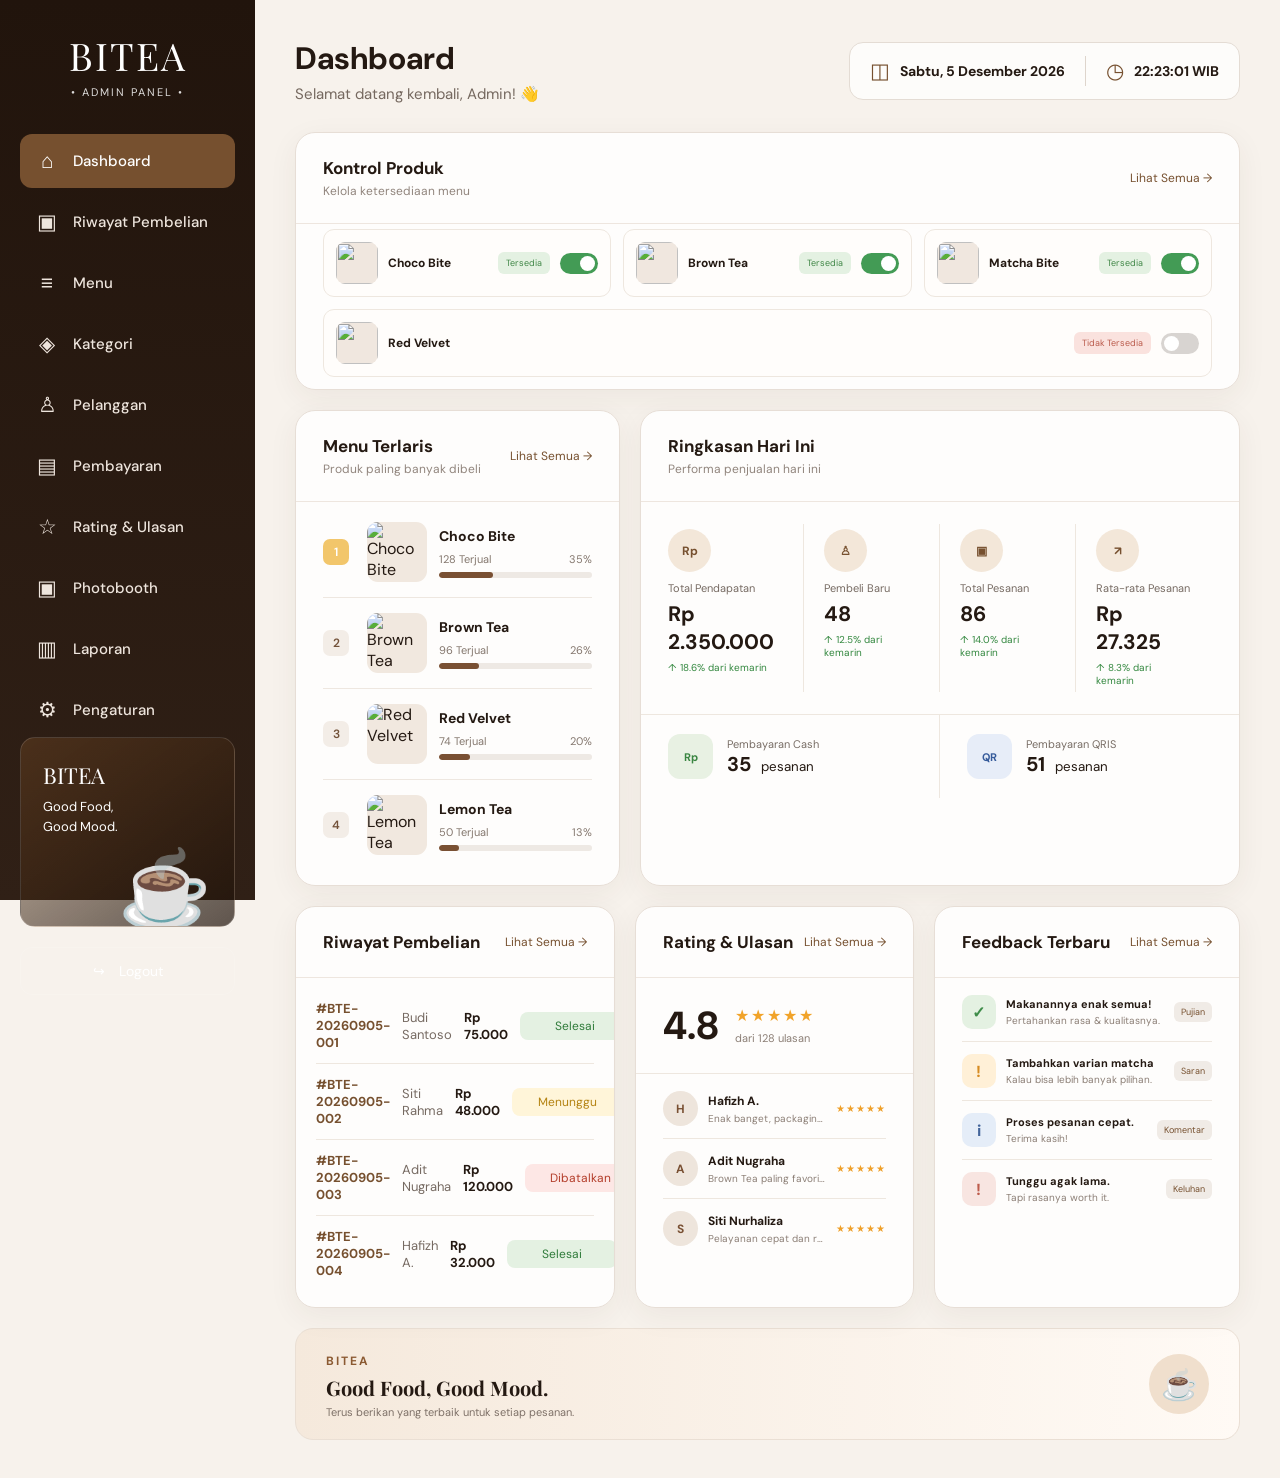
==== website/admin/index.html @ f7f6541c "Restructure BITEA project folders" ====
<!DOCTYPE html>
<html lang="id">

<head>

    <meta charset="UTF-8">

    <meta
        name="viewport"
        content="width=device-width, initial-scale=1.0"
    >

    <title>
        BITEA - Admin Dashboard
    </title>

    <!-- Font -->
    <link
        rel="preconnect"
        href="https://fonts.googleapis.com"
    >

    <link
        rel="preconnect"
        href="https://fonts.gstatic.com"
        crossorigin
    >

    <link
        href="https://fonts.googleapis.com/css2?family=DM+Sans:wght@400;500;600;700&family=Playfair+Display:wght@600;700&display=swap"
        rel="stylesheet"
    >

    <!-- CSS -->
    <link
        rel="stylesheet"
        href="style.css"
    >

</head>


<body>


<!-- =========================
     SIDEBAR
========================= -->

<aside class="sidebar">

    <!-- Logo -->
    <div class="sidebar-logo">

        <div class="logo-mark">
            BITEA
        </div>

        <span>
            • ADMIN PANEL •
        </span>

    </div>


    <!-- Navigasi -->
    <nav class="sidebar-nav">

        <a
            href="#"
            class="nav-item active"
        >
            <span class="nav-icon">
                ⌂
            </span>

            <span>
                Dashboard
            </span>
        </a>


        <a
            href="#"
            class="nav-item"
        >
            <span class="nav-icon">
                ▣
            </span>

            <span>
                Riwayat Pembelian
            </span>
        </a>


        <a
            href="#"
            class="nav-item"
        >
            <span class="nav-icon">
                ≡
            </span>

            <span>
                Menu
            </span>
        </a>


        <a
            href="#"
            class="nav-item"
        >
            <span class="nav-icon">
                ◈
            </span>

            <span>
                Kategori
            </span>
        </a>


        <a
            href="#"
            class="nav-item"
        >
            <span class="nav-icon">
                ♙
            </span>

            <span>
                Pelanggan
            </span>
        </a>


        <a
            href="#"
            class="nav-item"
        >
            <span class="nav-icon">
                ▤
            </span>

            <span>
                Pembayaran
            </span>
        </a>


        <a
            href="#"
            class="nav-item"
        >
            <span class="nav-icon">
                ☆
            </span>

            <span>
                Rating & Ulasan
            </span>
        </a>


        <a
            href="#"
            class="nav-item"
        >
            <span class="nav-icon">
                ▣
            </span>

            <span>
                Photobooth
            </span>
        </a>


        <a
            href="#"
            class="nav-item"
        >
            <span class="nav-icon">
                ▥
            </span>

            <span>
                Laporan
            </span>
        </a>


        <a
            href="#"
            class="nav-item"
        >
            <span class="nav-icon">
                ⚙
            </span>

            <span>
                Pengaturan
            </span>
        </a>

    </nav>


    <!-- Dekorasi sidebar -->
    <div class="sidebar-decoration">

        <div class="decoration-brand">
            BITEA
        </div>

        <p>
            Good Food,
            <br>
            Good Mood.
        </p>

        <div class="decoration-cup">
            ☕
        </div>

    </div>


    <!-- Logout -->
    <button class="logout-button">

        <span>
            ↪
        </span>

        Logout

    </button>

</aside>



<!-- =========================
     MAIN CONTENT
========================= -->

<main class="main-content">


    <!-- =========================
         HEADER
    ========================= -->

    <header class="dashboard-header">

        <div>

            <h1>
                Dashboard
            </h1>

            <p>
                Selamat datang kembali, Admin! 👋
            </p>

        </div>


        <!-- Informasi waktu -->
        <div class="header-info">

            <div class="header-info-item">

                <span>
                    ◫
                </span>

                <div>

                    <strong id="currentDate">
                        Kamis, 22 Mei 2025
                    </strong>

                </div>

            </div>


            <div class="header-divider"></div>


            <div class="header-info-item">

                <span>
                    ◷
                </span>

                <strong id="currentTime">
                    10:24:36 WIB
                </strong>

            </div>

        </div>

    </header>



    <!-- =========================
         TOP CONTENT
    ========================= -->

    <section class="top-grid">


        <!-- =========================
             KONTROL PRODUK
        ========================= -->

        <div class="card product-control-card">

            <div class="card-header">

                <div>

                    <h2>
                        Kontrol Produk
                    </h2>

                    <p>
                        Kelola ketersediaan menu
                    </p>

                </div>

                <button class="text-button">
                    Lihat Semua →
                </button>

            </div>


            <div class="control-list">


                <div class="control-item">

                    <div class="control-product">

                        <div class="mini-product">
                            <img
                                src="assets/products/choco-bite.png"
                                alt=""
                            >
                        </div>

                        <strong>
                            Choco Bite
                        </strong>

                    </div>

                    <span class="available">
                        Tersedia
                    </span>

                    <label class="switch">

                        <input
                            type="checkbox"
                            checked
                        >

                        <span class="slider"></span>

                    </label>

                </div>


                <div class="control-item">

                    <div class="control-product">

                        <div class="mini-product">
                            <img
                                src="assets/products/brown-tea.png"
                                alt=""
                            >
                        </div>

                        <strong>
                            Brown Tea
                        </strong>

                    </div>

                    <span class="available">
                        Tersedia
                    </span>

                    <label class="switch">

                        <input
                            type="checkbox"
                            checked
                        >

                        <span class="slider"></span>

                    </label>

                </div>


                <div class="control-item">

                    <div class="control-product">

                        <div class="mini-product">
                            <img
                                src="assets/products/matcha-bite.png"
                                alt=""
                            >
                        </div>

                        <strong>
                            Matcha Bite
                        </strong>

                    </div>

                    <span class="available">
                        Tersedia
                    </span>

                    <label class="switch">

                        <input
                            type="checkbox"
                            checked
                        >

                        <span class="slider"></span>

                    </label>

                </div>


                <div class="control-item">

                    <div class="control-product">

                        <div class="mini-product">
                            <img
                                src="assets/products/red-velvet.png"
                                alt=""
                            >
                        </div>

                        <strong>
                            Red Velvet
                        </strong>

                    </div>

                    <span class="unavailable">
                        Tidak Tersedia
                    </span>

                    <label class="switch">

                        <input
                            type="checkbox">

                        <span class="slider"></span>

                    </label>

                </div>


            </div>

        </div>


        <!-- =========================
             MENU TERLARIS
        ========================= -->

        <div class="card best-menu-card">

            <div class="card-header">

                <div>

                    <h2>
                        Menu Terlaris
                    </h2>

                    <p>
                        Produk paling banyak dibeli
                    </p>

                </div>


                <button class="text-button">
                    Lihat Semua →
                </button>

            </div>


            <div class="best-menu-list">


                <!-- Produk 1 -->
                <div class="best-menu-item">

                    <div class="rank rank-one">
                        1
                    </div>

                    <div class="product-image">
                        <img
                            src="assets/products/choco-bite.png"
                            alt="Choco Bite"
                        >
                    </div>

                    <div class="product-info">

                        <strong>
                            Choco Bite
                        </strong>

                        <div class="product-meta">

                            <span>
                                128 Terjual
                            </span>

                            <span>
                                35%
                            </span>

                        </div>

                        <div class="progress">

                            <div
                                class="progress-fill"
                                style="width: 35%;"
                            ></div>

                        </div>

                    </div>

                </div>


                <!-- Produk 2 -->
                <div class="best-menu-item">

                    <div class="rank">
                        2
                    </div>

                    <div class="product-image">
                        <img
                            src="assets/products/brown-tea.png"
                            alt="Brown Tea"
                        >
                    </div>

                    <div class="product-info">

                        <strong>
                            Brown Tea
                        </strong>

                        <div class="product-meta">

                            <span>
                                96 Terjual
                            </span>

                            <span>
                                26%
                            </span>

                        </div>

                        <div class="progress">

                            <div
                                class="progress-fill"
                                style="width: 26%;"
                            ></div>

                        </div>

                    </div>

                </div>


                <!-- Produk 3 -->
                <div class="best-menu-item">

                    <div class="rank">
                        3
                    </div>

                    <div class="product-image">
                        <img
                            src="assets/products/red-velvet.png"
                            alt="Red Velvet"
                        >
                    </div>

                    <div class="product-info">

                        <strong>
                            Red Velvet
                        </strong>

                        <div class="product-meta">

                            <span>
                                74 Terjual
                            </span>

                            <span>
                                20%
                            </span>

                        </div>

                        <div class="progress">

                            <div
                                class="progress-fill"
                                style="width: 20%;"
                            ></div>

                        </div>

                    </div>

                </div>


                <!-- Produk 4 -->
                <div class="best-menu-item">

                    <div class="rank">
                        4
                    </div>

                    <div class="product-image">
                        <img
                            src="assets/products/brown-tea.png"
                            alt="Lemon Tea"
                        >
                    </div>

                    <div class="product-info">

                        <strong>
                            Lemon Tea
                        </strong>

                        <div class="product-meta">

                            <span>
                                50 Terjual
                            </span>

                            <span>
                                13%
                            </span>

                        </div>

                        <div class="progress">

                            <div
                                class="progress-fill"
                                style="width: 13%;"
                            ></div>

                        </div>

                    </div>

                </div>


            </div>

        </div>



        <!-- =========================
             RINGKASAN HARI INI
        ========================= -->

        <div class="card summary-card">

            <div class="card-header">

                <div>

                    <h2>
                        Ringkasan Hari Ini
                    </h2>

                    <p>
                        Performa penjualan hari ini
                    </p>

                </div>

            </div>


            <!-- KPI -->
            <div class="summary-kpis">


                <div class="summary-kpi">

                    <div class="kpi-icon">
                        Rp
                    </div>

                    <span>
                        Total Pendapatan
                    </span>

                    <strong>
                        Rp 2.350.000
                    </strong>

                    <small>
                        ↑ 18.6% dari kemarin
                    </small>

                </div>


                <div class="summary-kpi">

                    <div class="kpi-icon">
                        ♙
                    </div>

                    <span>
                        Pembeli Baru
                    </span>

                    <strong>
                        48
                    </strong>

                    <small>
                        ↑ 12.5% dari kemarin
                    </small>

                </div>


                <div class="summary-kpi">

                    <div class="kpi-icon">
                        ▣
                    </div>

                    <span>
                        Total Pesanan
                    </span>

                    <strong>
                        86
                    </strong>

                    <small>
                        ↑ 14.0% dari kemarin
                    </small>

                </div>


                <div class="summary-kpi">

                    <div class="kpi-icon">
                        ↗
                    </div>

                    <span>
                        Rata-rata Pesanan
                    </span>

                    <strong>
                        Rp 27.325
                    </strong>

                    <small>
                        ↑ 8.3% dari kemarin
                    </small>

                </div>


            </div>


            <!-- Pembayaran -->
            <div class="payment-summary">

                <div class="payment-item">

                    <div class="payment-icon cash">
                        Rp
                    </div>

                    <div>

                        <span>
                            Pembayaran Cash
                        </span>

                        <strong>
                            35
                        </strong>

                        <small>
                            pesanan
                        </small>

                    </div>

                </div>


                <div class="payment-item">

                    <div class="payment-icon qris">
                        QR
                    </div>

                    <div>

                        <span>
                            Pembayaran QRIS
                        </span>

                        <strong>
                            51
                        </strong>

                        <small>
                            pesanan
                        </small>

                    </div>

                </div>

            </div>

        </div>

    </section>



    <!-- =========================
         SECOND CONTENT
    ========================= -->

    <section class="bottom-grid">

        <!-- =========================
             RIWAYAT PEMBELIAN
        ========================= -->

        <div class="card history-card">

            <div class="card-header">

                <h2>
                    Riwayat Pembelian
                </h2>

                <button class="text-button">
                    Lihat Semua →
                </button>

            </div>

            <div class="history-list">

                <div class="history-item">
                    <div class="order-id">#BTE-20260905-001</div>
                    <div class="customer">Budi Santoso</div>
                    <div class="total">Rp 75.000</div>
                    <div class="status delivered">Selesai</div>
                    <div class="date">2026-09-05 14:45</div>
                </div>

                <div class="history-item">
                    <div class="order-id">#BTE-20260905-002</div>
                    <div class="customer">Siti Rahma</div>
                    <div class="total">Rp 48.000</div>
                    <div class="status pending">Menunggu</div>
                    <div class="date">2026-09-05 14:30</div>
                </div>

                <div class="history-item">
                    <div class="order-id">#BTE-20260905-003</div>
                    <div class="customer">Adit Nugraha</div>
                    <div class="total">Rp 120.000</div>
                    <div class="status cancelled">Dibatalkan</div>
                    <div class="date">2026-09-05 13:55</div>
                </div>

                <div class="history-item">
                    <div class="order-id">#BTE-20260905-004</div>
                    <div class="customer">Hafizh A.</div>
                    <div class="total">Rp 32.000</div>
                    <div class="status delivered">Selesai</div>
                    <div class="date">2026-09-05 13:10</div>
                </div>

            </div>

        </div>


        <!-- =========================
             RATING
        ========================= -->

        <div class="card rating-card">

            <div class="card-header">

                <h2>
                    Rating & Ulasan
                </h2>

                <button class="text-button">
                    Lihat Semua →
                </button>

            </div>


            <div class="rating-overview">

                <div class="rating-score">
                    4.8
                </div>

                <div>

                    <div class="stars">
                        ★★★★★
                    </div>

                    <span>
                        dari 128 ulasan
                    </span>

                </div>

            </div>


            <div class="review-list">

                <div class="review-item">

                    <div class="avatar">
                        H
                    </div>

                    <div class="review-content">

                        <strong>
                            Hafizh A.
                        </strong>

                        <p>
                            Enak banget, packaging juga lucu!
                        </p>

                    </div>

                    <div class="review-stars">
                        ★★★★★
                    </div>

                </div>


                <div class="review-item">

                    <div class="avatar">
                        A
                    </div>

                    <div class="review-content">

                        <strong>
                            Adit Nugraha
                        </strong>

                        <p>
                            Brown Tea paling favorit!
                        </p>

                    </div>

                    <div class="review-stars">
                        ★★★★★
                    </div>

                </div>


                <div class="review-item">

                    <div class="avatar">
                        S
                    </div>

                    <div class="review-content">

                        <strong>
                            Siti Nurhaliza
                        </strong>

                        <p>
                            Pelayanan cepat dan ramah.
                        </p>

                    </div>

                    <div class="review-stars">
                        ★★★★★
                    </div>

                </div>

            </div>

        </div>



        <!-- =========================
             FEEDBACK
        ========================= -->

        <div class="card feedback-card">

            <div class="card-header">

                <h2>
                    Feedback Terbaru
                </h2>

                <button class="text-button">
                    Lihat Semua →
                </button>

            </div>


            <div class="feedback-list">


                <div class="feedback-item">

                    <div class="feedback-icon positive">
                        ✓
                    </div>

                    <div class="feedback-content">

                        <strong>
                            Makanannya enak semua!
                        </strong>

                        <p>
                            Pertahankan rasa & kualitasnya.
                        </p>

                    </div>

                    <span class="feedback-label">
                        Pujian
                    </span>

                </div>


                <div class="feedback-item">

                    <div class="feedback-icon suggestion">
                        !
                    </div>

                    <div class="feedback-content">

                        <strong>
                            Tambahkan varian matcha
                        </strong>

                        <p>
                            Kalau bisa lebih banyak pilihan.
                        </p>

                    </div>

                    <span class="feedback-label">
                        Saran
                    </span>

                </div>


                <div class="feedback-item">

                    <div class="feedback-icon comment">
                        i
                    </div>

                    <div class="feedback-content">

                        <strong>
                            Proses pesanan cepat.
                        </strong>

                        <p>
                            Terima kasih!
                        </p>

                    </div>

                    <span class="feedback-label">
                        Komentar
                    </span>

                </div>


                <div class="feedback-item">

                    <div class="feedback-icon complaint">
                        !
                    </div>

                    <div class="feedback-content">

                        <strong>
                            Tunggu agak lama.
                        </strong>

                        <p>
                            Tapi rasanya worth it.
                        </p>

                    </div>

                    <span class="feedback-label">
                        Keluhan
                    </span>

                </div>

            </div>

        </div>




    </section>



    <!-- =========================
         FOOTER BANNER
    ========================= -->

    <section class="motivation-banner">

        <div>

            <span>
                BITEA
            </span>

            <h3>
                Good Food, Good Mood.
            </h3>

            <p>
                Terus berikan yang terbaik untuk setiap pesanan.
            </p>

        </div>


        <div class="banner-icon">
            ☕
        </div>

    </section>


</main>


<!-- =========================
     JAVASCRIPT
========================= -->

<script src="script.js"></script>

</body>

</html>
---- website/admin/style.css ----
/* =========================
   RESET
========================= */

* {
    margin: 0;
    padding: 0;
    box-sizing: border-box;
}


body {
    font-family:
        "DM Sans",
        sans-serif;

    background:
        #f7f2ec;

    color:
        #241912;
}


/* =========================
   SIDEBAR
========================= */

.sidebar {
    position: fixed;
    top: 0;
    left: 0;

    width: 255px;
    height: 100vh;

    display: flex;
    flex-direction: column;

    padding: 30px 20px;

    background:
        linear-gradient(
            180deg,
            #21140c,
            #302016
        );

    color: #ffffff;

    z-index: 1000;
}


.sidebar-logo {
    text-align: center;

    margin-bottom: 35px;
}


.logo-mark {
    font-family:
        "Playfair Display",
        serif;

    font-size: 38px;
    letter-spacing: 2px;
}


.sidebar-logo span {
    display: block;

    margin-top: 4px;

    font-size: 11px;
    letter-spacing: 2px;

    opacity: 0.85;
}


/* =========================
   NAVIGATION
========================= */

.sidebar-nav {
    display: flex;
    flex-direction: column;

    gap: 7px;
}


.nav-item {
    display: flex;
    align-items: center;

    gap: 15px;

    padding: 13px 16px;

    border-radius: 12px;

    color: #eee5dd;

    text-decoration: none;

    font-size: 15px;
    font-weight: 500;

    transition:
        0.2s ease;
}


.nav-item:hover {
    background:
        rgba(255, 255, 255, 0.08);
}


.nav-item.active {
    background:
        #76502f;

    color:
        #ffffff;
}


.nav-icon {
    width: 22px;

    text-align: center;

    font-size: 21px;
}


/* =========================
   SIDEBAR DECORATION
========================= */

.sidebar-decoration {
    margin-top: auto;

    min-height: 190px;

    padding: 22px;

    border:
        1px solid
        rgba(255, 255, 255, 0.15);

    border-radius: 15px;

    background:
        linear-gradient(
            145deg,
            rgba(130, 82, 40, 0.35),
            rgba(30, 18, 10, 0.7)
        );

    overflow: hidden;
}


.decoration-brand {
    font-family:
        "Playfair Display",
        serif;

    font-size: 22px;
}


.sidebar-decoration p {
    margin-top: 7px;

    font-size: 13px;

    line-height: 1.5;
}


.decoration-cup {
    margin-top: 5px;

    text-align: right;

    font-size: 75px;
}


/* =========================
   LOGOUT
========================= */

.logout-button {
    width: 100%;

    margin-top: 20px;

    padding: 14px;

    border:
        1px solid
        rgba(255, 255, 255, 0.15);

    border-radius: 12px;

    background:
        transparent;

    color: #ffffff;

    font-family: inherit;

    font-size: 14px;

    cursor: pointer;

    transition: 0.2s;
}


.logout-button:hover {
    background:
        rgba(255, 255, 255, 0.08);
}


.logout-button span {
    margin-right: 10px;
}


/* =========================
   MAIN
========================= */

.main-content {
    margin-left: 255px;

    min-height: 100vh;

    padding:
        38px 40px;
}


/* =========================
   HEADER
========================= */

.dashboard-header {
    display: flex;

    align-items: center;
    justify-content: space-between;

    margin-bottom: 28px;
}


.dashboard-header h1 {
    font-size: 31px;

    font-weight: 700;
}


.dashboard-header p {
    margin-top: 5px;

    color: #75685f;

    font-size: 15px;
}


.header-info {
    display: flex;
    align-items: center;

    gap: 20px;

    padding:
        13px 20px;

    border:
        1px solid
        #e4dcd4;

    border-radius: 14px;

    background:
        rgba(255, 255, 255, 0.75);
}


.header-info-item {
    display: flex;
    align-items: center;

    gap: 10px;

    font-size: 14px;
}


.header-info-item span {
    font-size: 21px;

    color:
        #76502f;
}


.header-divider {
    width: 1px;
    height: 30px;

    background:
        #ded5cc;
}


/* =========================
   CARD
========================= */

.card {
    border:
        1px solid
        #e7ded6;

    border-radius: 20px;

    background:
        rgba(255, 255, 255, 0.86);

    box-shadow:
        0 8px 30px
        rgba(71, 47, 30, 0.06);

    overflow: hidden;
}


.card-header {
    display: flex;

    align-items: center;
    justify-content: space-between;

    padding:
        24px 27px;

    border-bottom:
        1px solid
        #eee6df;
}


.card-header h2 {
    font-size: 17px;

    font-weight: 700;

    text-transform: none;
}


.card-header p {
    margin-top: 4px;

    color:
        #91857d;

    font-size: 12px;
}


.text-button {
    border: none;

    background: transparent;

    color:
        #76502f;

    font-family: inherit;

    font-size: 12px;

    cursor: pointer;
}


/* =========================
   TOP GRID
========================= */

.top-grid {
    display: grid;

    grid-template-columns:
        0.95fr
        1.75fr;

    gap: 20px;

    margin-bottom: 20px;
}


.product-control-card {
    grid-column: 1 / -1;
    grid-row: 1;
}


.best-menu-card {
    grid-column: 1;
    grid-row: 2;
}


.summary-card {
    grid-column: 2;
    grid-row: 2;
}


/* =========================
   MENU TERLARIS
========================= */

.best-menu-list {
    padding:
        5px 27px 15px;
}


.best-menu-item {
    display: grid;

    grid-template-columns:
        32px
        60px
        1fr;

    align-items: center;

    gap: 12px;

    padding: 15px 0;

    border-bottom:
        1px solid
        #eee7e0;
}


.best-menu-item:last-child {
    border-bottom: none;
}


.rank {
    width: 26px;
    height: 26px;

    display: flex;
    align-items: center;
    justify-content: center;

    border-radius: 7px;

    background:
        #f3ede7;

    font-size: 12px;
    font-weight: 600;

    color:
        #725139;
}


.rank-one {
    background:
        #f2c66b;

    color:
        #ffffff;
}


.product-image {
    width: 60px;
    height: 60px;

    overflow: hidden;

    border-radius: 11px;

    background:
        #f1e8df;
}


.product-image img {
    width: 100%;
    height: 100%;

    object-fit: cover;
}


.product-info strong {
    display: block;

    font-size: 14px;
}


.product-meta {
    display: flex;

    justify-content: space-between;

    margin-top: 7px;

    color:
        #84776e;

    font-size: 11px;
}


.progress {
    width: 100%;
    height: 6px;

    margin-top: 6px;

    overflow: hidden;

    border-radius: 20px;

    background:
        #eee9e4;
}


.progress-fill {
    height: 100%;

    border-radius: 20px;

    background:
        #795033;
}


/* =========================
   RINGKASAN
========================= */

.summary-card {
    min-width: 0;
}


.summary-kpis {
    display: grid;

    grid-template-columns:
        repeat(4, 1fr);

    padding:
        22px 27px;
}


.summary-kpi {
    padding:
        5px 20px;

    border-right:
        1px solid
        #eee7df;
}


.summary-kpi:first-child {
    padding-left: 0;
}


.summary-kpi:last-child {
    border-right: none;
}


.kpi-icon {
    width: 43px;
    height: 43px;

    display: flex;
    align-items: center;
    justify-content: center;

    margin-bottom: 9px;

    border-radius: 50%;

    background:
        #f3e7d9;

    color:
        #76502f;

    font-size: 12px;
    font-weight: 700;
}


.summary-kpi span {
    display: block;

    color:
        #766a62;

    font-size: 11px;
}


.summary-kpi strong {
    display: block;

    margin-top: 5px;

    font-size: 21px;
}


.summary-kpi small {
    display: block;

    margin-top: 5px;

    color:
        #32873e;

    font-size: 10px;
}


/* =========================
   PAYMENT
========================= */

.payment-summary {
    display: grid;

    grid-template-columns:
        1fr 1fr;

    border-top:
        1px solid
        #eee7df;
}


.payment-item {
    display: flex;

    align-items: center;

    gap: 14px;

    padding:
        19px 27px;
}


.payment-item:first-child {
    border-right:
        1px solid
        #eee7df;
}


.payment-icon {
    width: 45px;
    height: 45px;

    display: flex;
    align-items: center;
    justify-content: center;

    border-radius: 12px;

    font-size: 11px;
    font-weight: 700;
}


.payment-icon.cash {
    background:
        #e8f1e3;

    color:
        #398541;
}


.payment-icon.qris {
    background:
        #e7edf8;

    color:
        #365b9b;
}


.payment-item span {
    display: block;

    color:
        #786d65;

    font-size: 11px;
}


.payment-item strong {
    margin-right: 5px;

    font-size: 20px;
}


/* =========================
   BOTTOM GRID
========================= */

.bottom-grid {
    display: grid;

    grid-template-columns:
        1.15fr
        1fr
        1.1fr;

    gap: 20px;
}


/* =========================
   RATING
========================= */

.rating-overview {
    display: flex;

    align-items: center;

    gap: 16px;

    padding:
        22px 27px;

    border-bottom:
        1px solid
        #eee7df;
}


.rating-score {
    font-size: 39px;

    font-weight: 700;
}


.stars {
    color:
        #f1a329;

    letter-spacing: 2px;

    font-size: 16px;
}


.rating-overview span {
    color:
        #8b7e75;

    font-size: 11px;
}


.review-list {
    padding:
        5px 27px 12px;
}


.review-item {
    display: flex;

    align-items: center;

    gap: 10px;

    padding: 12px 0;

    border-bottom:
        1px solid
        #eee7df;
}


.review-item:last-child {
    border-bottom: none;
}


.avatar {
    width: 35px;
    height: 35px;

    display: flex;
    align-items: center;
    justify-content: center;

    flex-shrink: 0;

    border-radius: 50%;

    background:
        #eee5dc;

    color:
        #795033;

    font-weight: 700;

    font-size: 12px;
}


.review-content {
    min-width: 0;

    flex: 1;
}


.review-content strong {
    display: block;

    font-size: 12px;
}


.review-content p {
    margin-top: 3px;

    overflow: hidden;

    color:
        #8b7e75;

    font-size: 10px;

    white-space: nowrap;

    text-overflow: ellipsis;
}


.review-stars {
    color:
        #efa02a;

    font-size: 10px;

    letter-spacing: 1px;
}


/* =========================
   FEEDBACK
========================= */


/* =========================
   RIWAYAT PEMBELIAN
========================= */

.history-card {
    min-height: 0;
}

.history-list {
    padding: 10px 20px 16px;
}

.history-item {
    display: grid;
    grid-template-columns: 1fr 1fr 1fr 110px 140px;
    align-items: center;
    gap: 12px;
    padding: 12px 0;
    border-bottom: 1px solid #eee7df;
    font-size: 13px;
}

.history-item:last-child {
    border-bottom: none;
}

.order-id {
    color: #76502f;
    font-weight: 700;
}

.customer {
    color: #766a62;
}

.total {
    font-weight: 700;
}

.status {
    padding: 6px 10px;
    border-radius: 8px;
    text-align: center;
    font-size: 12px;
}

.status.delivered {
    background: #e4f1e2;
    color: #2f7b3a;
}

.status.pending {
    background: #fff5d9;
    color: #b48312;
}

.status.cancelled {
    background: #fde7e5;
    color: #b33d2a;
}

.date {
    color: #8b7e75;
    font-size: 12px;
}

/* responsive: stack columns on smaller widths */
@media (max-width: 1150px) {
    .history-item {
        grid-template-columns: 1fr 1fr 1fr 100px 120px;
        font-size: 12px;
    }
}

@media (max-width: 800px) {
    .history-item {
        grid-template-columns: 1fr 1fr;
        grid-auto-rows: auto;
        gap: 8px;
        padding: 10px 0;
    }

    .history-item > .order-id,
    .history-item > .customer {
        grid-column: 1 / -1;
    }

    .history-item > .total,
    .history-item > .status,
    .history-item > .date {
        grid-column: auto;
    }
}

.feedback-list {
    padding:
        5px 27px 12px;
}


.feedback-item {
    display: flex;

    align-items: center;

    gap: 10px;

    padding: 12px 0;

    border-bottom:
        1px solid
        #eee7df;
}


.feedback-item:last-child {
    border-bottom: none;
}


.feedback-icon {
    width: 34px;
    height: 34px;

    display: flex;
    align-items: center;
    justify-content: center;

    flex-shrink: 0;

    border-radius: 10px;

    font-weight: 700;
}


.feedback-icon.positive {
    background:
        #e4f1e2;

    color:
        #3e8c49;
}


.feedback-icon.suggestion {
    background:
        #fff0d7;

    color:
        #d68b22;
}


.feedback-icon.comment {
    background:
        #e5edf8;

    color:
        #42649a;
}


.feedback-icon.complaint {
    background:
        #f8e5e1;

    color:
        #bd5c4c;
}


.feedback-content {
    flex: 1;

    min-width: 0;
}


.feedback-content strong {
    display: block;

    font-size: 11px;
}


.feedback-content p {
    margin-top: 3px;

    color:
        #8b7e75;

    font-size: 10px;
}


.feedback-label {
    padding:
        4px 7px;

    border-radius: 6px;

    background:
        #f0ebe6;

    color:
        #76502f;

    font-size: 9px;
}


/* =========================
   KONTROL PRODUK
========================= */

.control-list {
    display: flex;
    flex-wrap: wrap;
    gap: 12px;
    padding: 5px 27px 12px;
}


.control-item {
    flex: 1 1 calc(25% - 12px);
    display: flex;
    align-items: center;
    gap: 10px;
    padding: 12px 0;
    border: 1px solid #eee7df;
    border-radius: 11px;
    padding-left: 12px;
    padding-right: 12px;
    background: #fffdfb;
    box-sizing: border-box;
}


.control-item:last-child {
    border-bottom:
        1px solid
        #eee7df;
}


.control-product {
    display: flex;

    align-items: center;

    gap: 10px;

    flex: 1;

    min-width: 0;
}


.mini-product {
    width: 42px;
    height: 42px;

    overflow: hidden;

    border-radius: 9px;

    background:
        #f0e7df;
}


.mini-product img {
    width: 100%;
    height: 100%;

    object-fit: cover;
}


.control-product strong {
    font-size: 12px;
}


.available,
.unavailable {
    padding:
        5px 8px;

    border-radius: 6px;

    font-size: 9px;
}


.available {
    background:
        #e4f1e2;

    color:
        #408747;
}


.unavailable {
    background:
        #fae2de;

    color:
        #ba5b4c;
}


/* =========================
   SWITCH
========================= */

.switch {
    position: relative;

    width: 38px;
    height: 21px;

    flex-shrink: 0;
}


.switch input {
    opacity: 0;

    width: 0;
    height: 0;
}


.slider {
    position: absolute;

    inset: 0;

    border-radius: 30px;

    background:
        #d8d4d1;

    cursor: pointer;

    transition: 0.2s;
}


.slider::before {
    content: "";

    position: absolute;

    width: 15px;
    height: 15px;

    left: 3px;
    top: 3px;

    border-radius: 50%;

    background:
        #ffffff;

    transition: 0.2s;
}


.switch input:checked + .slider {
    background:
        #439b55;
}


.switch input:checked + .slider::before {
    transform:
        translateX(17px);
}


/* =========================
   MOTIVATION
========================= */

.motivation-banner {
    display: flex;

    align-items: center;
    justify-content: space-between;

    margin-top: 20px;

    padding:
        20px 30px;

    border:
        1px solid
        #eadfd4;

    border-radius: 18px;

    background:
        linear-gradient(
            90deg,
            #f5e9dc,
            #fffaf5
        );
}


.motivation-banner span {
    color:
        #8b5a32;

    font-size: 12px;

    font-weight: 700;

    letter-spacing: 2px;
}


.motivation-banner h3 {
    margin-top: 4px;

    font-family:
        "Playfair Display",
        serif;

    font-size: 20px;
}


.motivation-banner p {
    margin-top: 4px;

    color:
        #7e7168;

    font-size: 11px;
}


.banner-icon {
    width: 60px;
    height: 60px;

    display: flex;
    align-items: center;
    justify-content: center;

    border-radius: 50%;

    background:
        #f0dfcd;

    font-size: 30px;
}


/* =========================
   TABLET
========================= */

@media (max-width: 1150px) {

    .sidebar {
        width: 220px;
    }

    .main-content {
        margin-left: 220px;

        padding:
            28px;
    }


    .top-grid {
        grid-template-columns:
            1fr;
    }


    .top-grid > .card {
        grid-column: 1;
        grid-row: auto;
    }


    /* control-list uses flex; adjust item basis for two columns */
    .control-item {
        flex: 1 1 calc(50% - 12px);
    }


    .bottom-grid {
        grid-template-columns:
            1fr 1fr;
    }

}


/* =========================
   MOBILE
========================= */

@media (max-width: 800px) {

    .sidebar {
        position: relative;

        width: 100%;
        height: auto;

        padding: 20px;
    }


    .sidebar-nav {
        display: grid;

        grid-template-columns:
            repeat(2, 1fr);
    }


    .sidebar-decoration {
        display: none;
    }


    .logout-button {
        margin-top: 15px;
    }


    .main-content {
        margin-left: 0;

        padding: 20px;
    }


    .dashboard-header {
        align-items: flex-start;

        flex-direction: column;

        gap: 18px;
    }


    .header-info {
        width: 100%;

        justify-content: space-between;
    }


    .summary-kpis {
        grid-template-columns:
            repeat(2, 1fr);

        gap: 15px;
    }


    .summary-kpi {
        border-right: none;

        padding: 5px;
    }


    .payment-summary {
        grid-template-columns:
            1fr;
    }


    .payment-item:first-child {
        border-right: none;

        border-bottom:
            1px solid
            #eee7df;
    }


    .bottom-grid {
        grid-template-columns:
            1fr;
    }

    /* control items full-width on small screens */
    .control-item {
        flex: 1 1 100%;
    }

}


/* =========================
   SMALL MOBILE
========================= */

@media (max-width: 500px) {

    .sidebar-nav {
        grid-template-columns:
            1fr;
    }


    .summary-kpis {
        grid-template-columns:
            1fr;
    }


    .control-list {
        grid-template-columns:
            1fr;
    }


    .best-menu-item {
        grid-template-columns:
            28px
            52px
            1fr;
    }


    .product-image {
        width: 52px;
        height: 52px;
    }


    .header-info {
        flex-direction: column;

        align-items: flex-start;
    }


    .header-divider {
        display: none;
    }

}
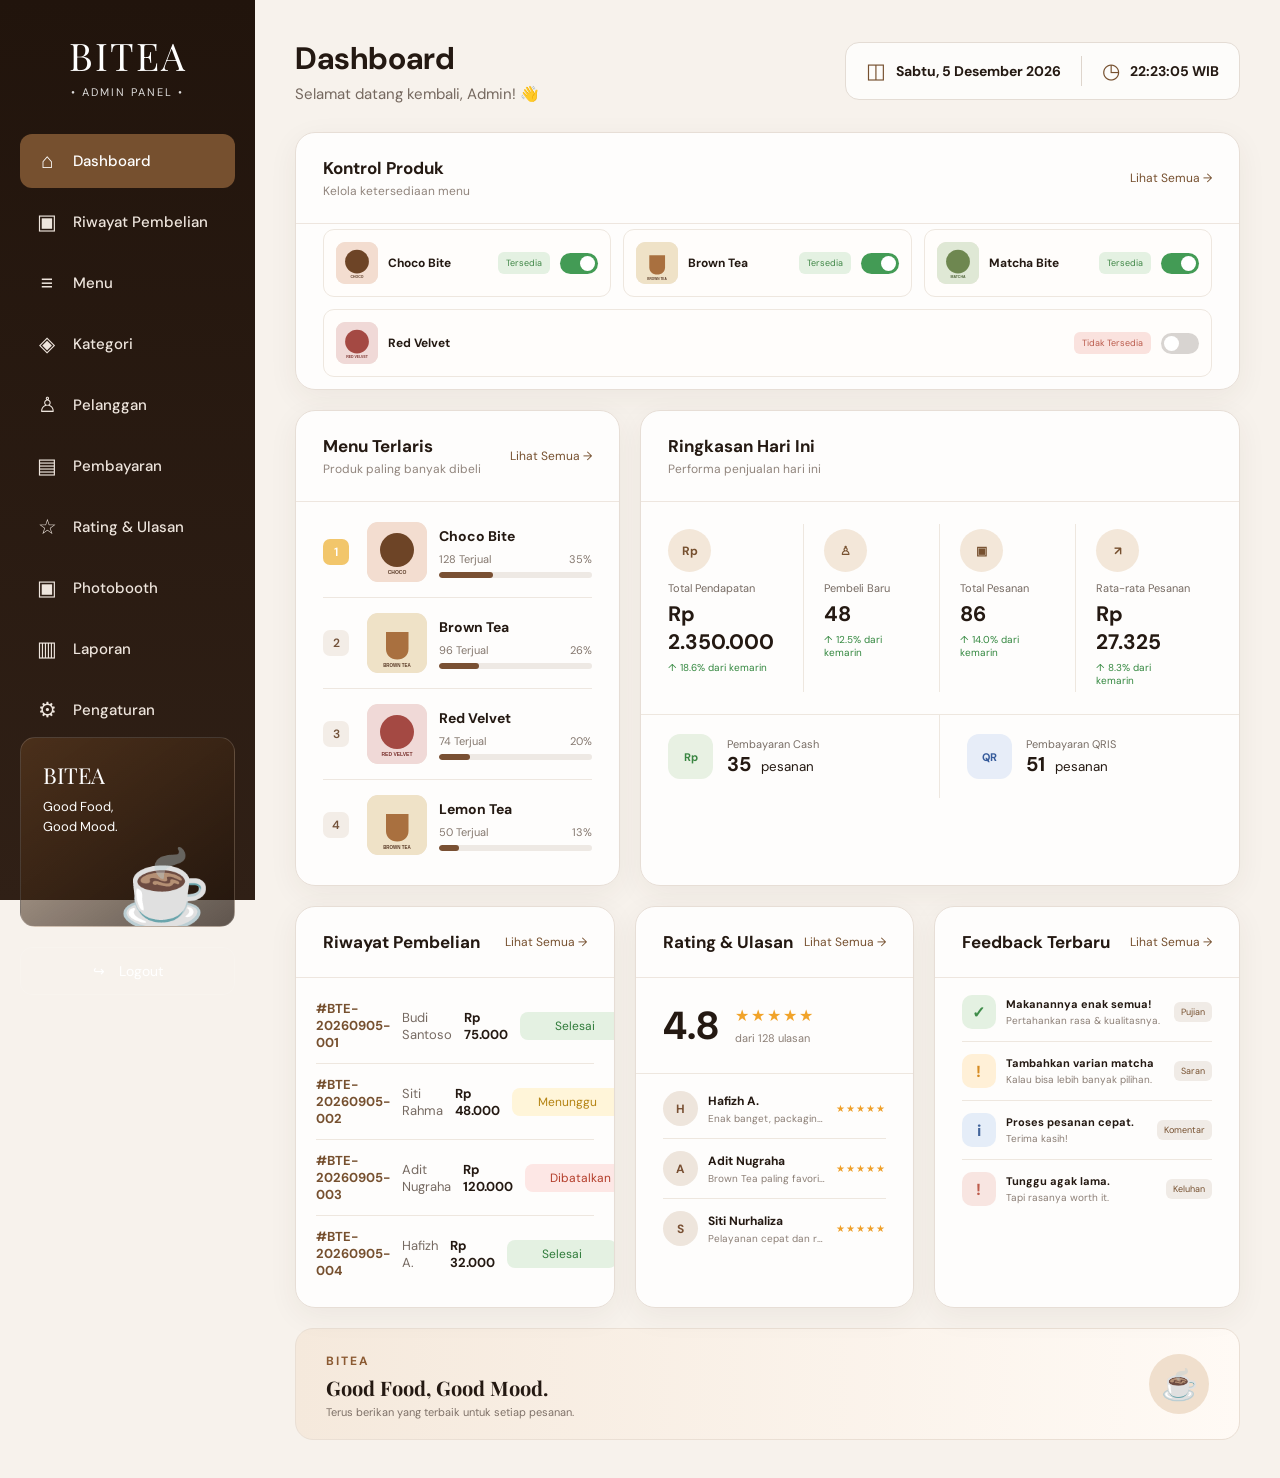
==== commit 49180cbc: "Point admin product images to placeholder SVG assets" ====
--- a/website/admin/index.html
+++ b/website/admin/index.html
@@ -353,7 +353,7 @@
 
                         <div class="mini-product">
                             <img
-                                src="assets/products/choco-bite.png"
+                                src="assets/products/choco-bite.svg"
                                 alt=""
                             >
                         </div>
@@ -388,7 +388,7 @@
 
                         <div class="mini-product">
                             <img
-                                src="assets/products/brown-tea.png"
+                                src="assets/products/brown-tea.svg"
                                 alt=""
                             >
                         </div>
@@ -423,7 +423,7 @@
 
                         <div class="mini-product">
                             <img
-                                src="assets/products/matcha-bite.png"
+                                src="assets/products/matcha-bite.svg"
                                 alt=""
                             >
                         </div>
@@ -458,7 +458,7 @@
 
                         <div class="mini-product">
                             <img
-                                src="assets/products/red-velvet.png"
+                                src="assets/products/red-velvet.svg"
                                 alt=""
                             >
                         </div>
@@ -530,7 +530,7 @@
 
                     <div class="product-image">
                         <img
-                            src="assets/products/choco-bite.png"
+                            src="assets/products/choco-bite.svg"
                             alt="Choco Bite"
                         >
                     </div>
@@ -576,7 +576,7 @@
 
                     <div class="product-image">
                         <img
-                            src="assets/products/brown-tea.png"
+                            src="assets/products/brown-tea.svg"
                             alt="Brown Tea"
                         >
                     </div>
@@ -622,7 +622,7 @@
 
                     <div class="product-image">
                         <img
-                            src="assets/products/red-velvet.png"
+                            src="assets/products/red-velvet.svg"
                             alt="Red Velvet"
                         >
                     </div>
@@ -668,7 +668,7 @@
 
                     <div class="product-image">
                         <img
-                            src="assets/products/brown-tea.png"
+                            src="assets/products/brown-tea.svg"
                             alt="Lemon Tea"
                         >
                     </div>
